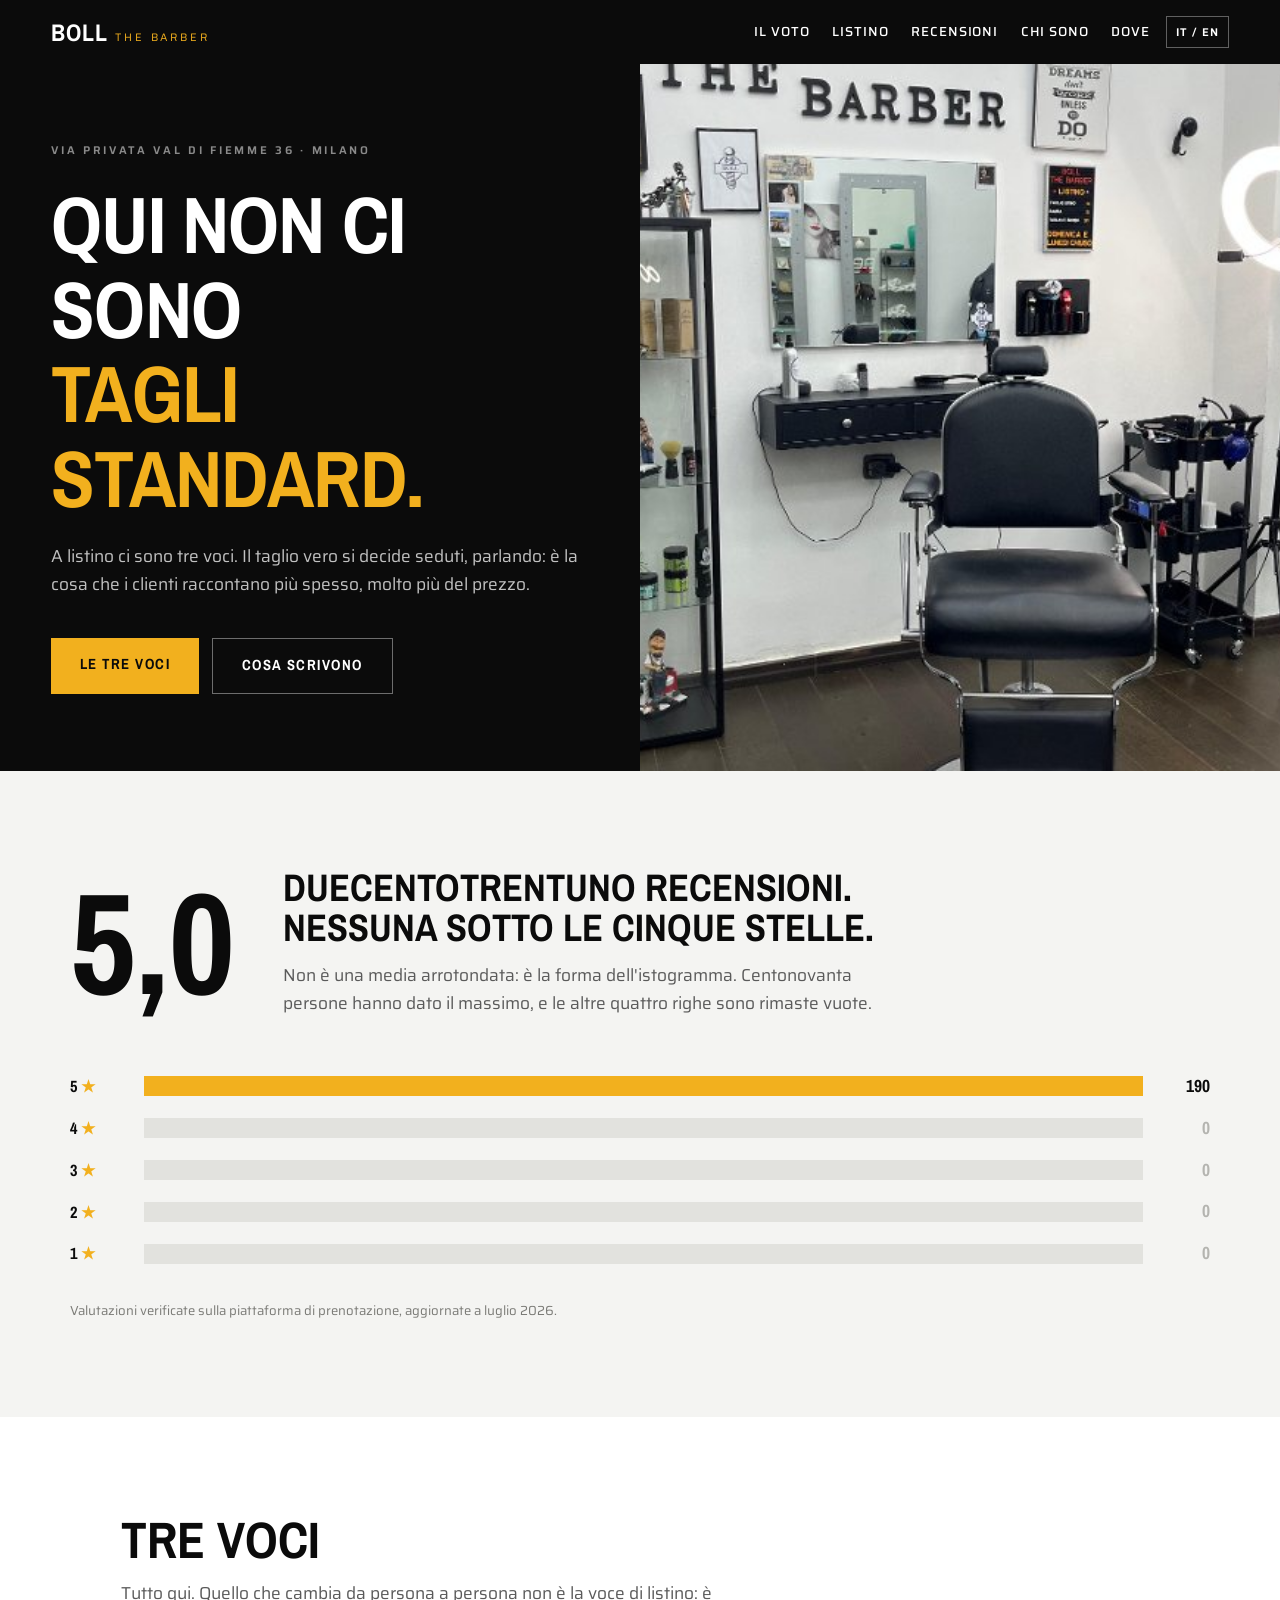
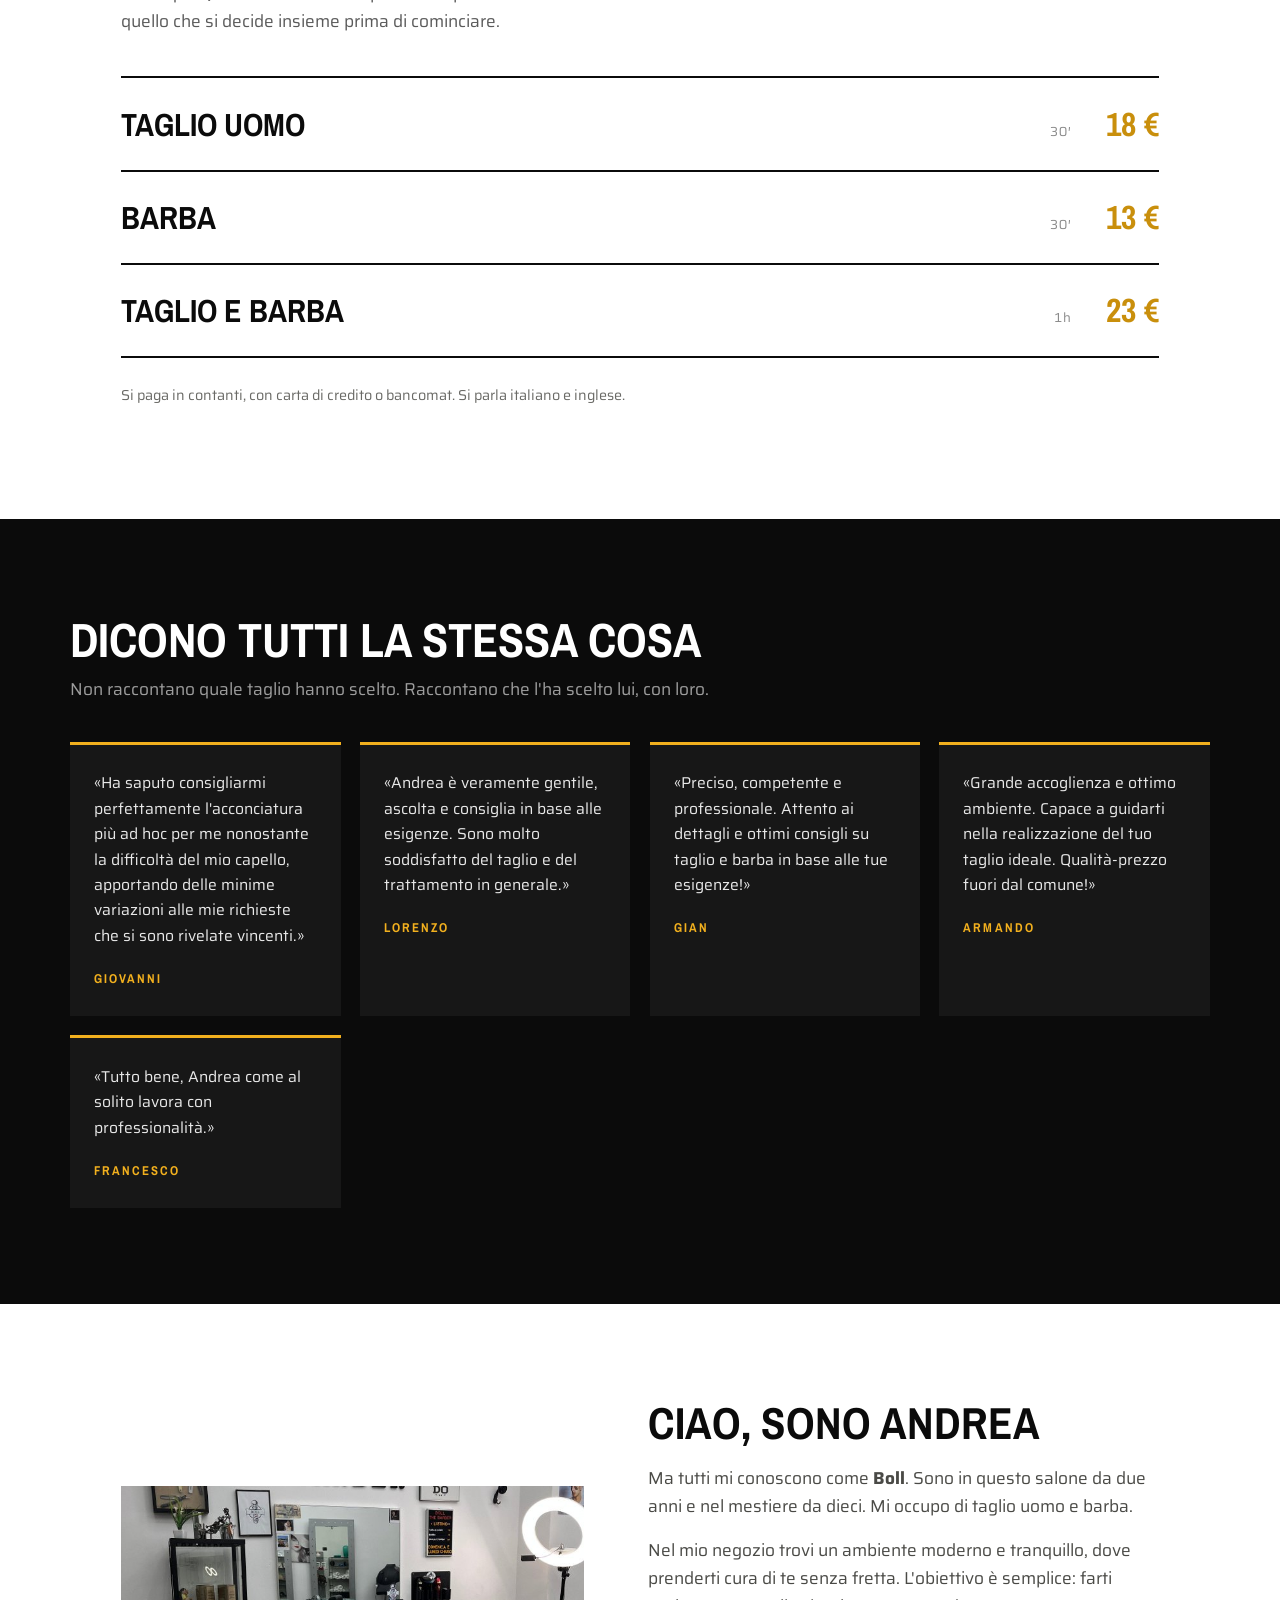
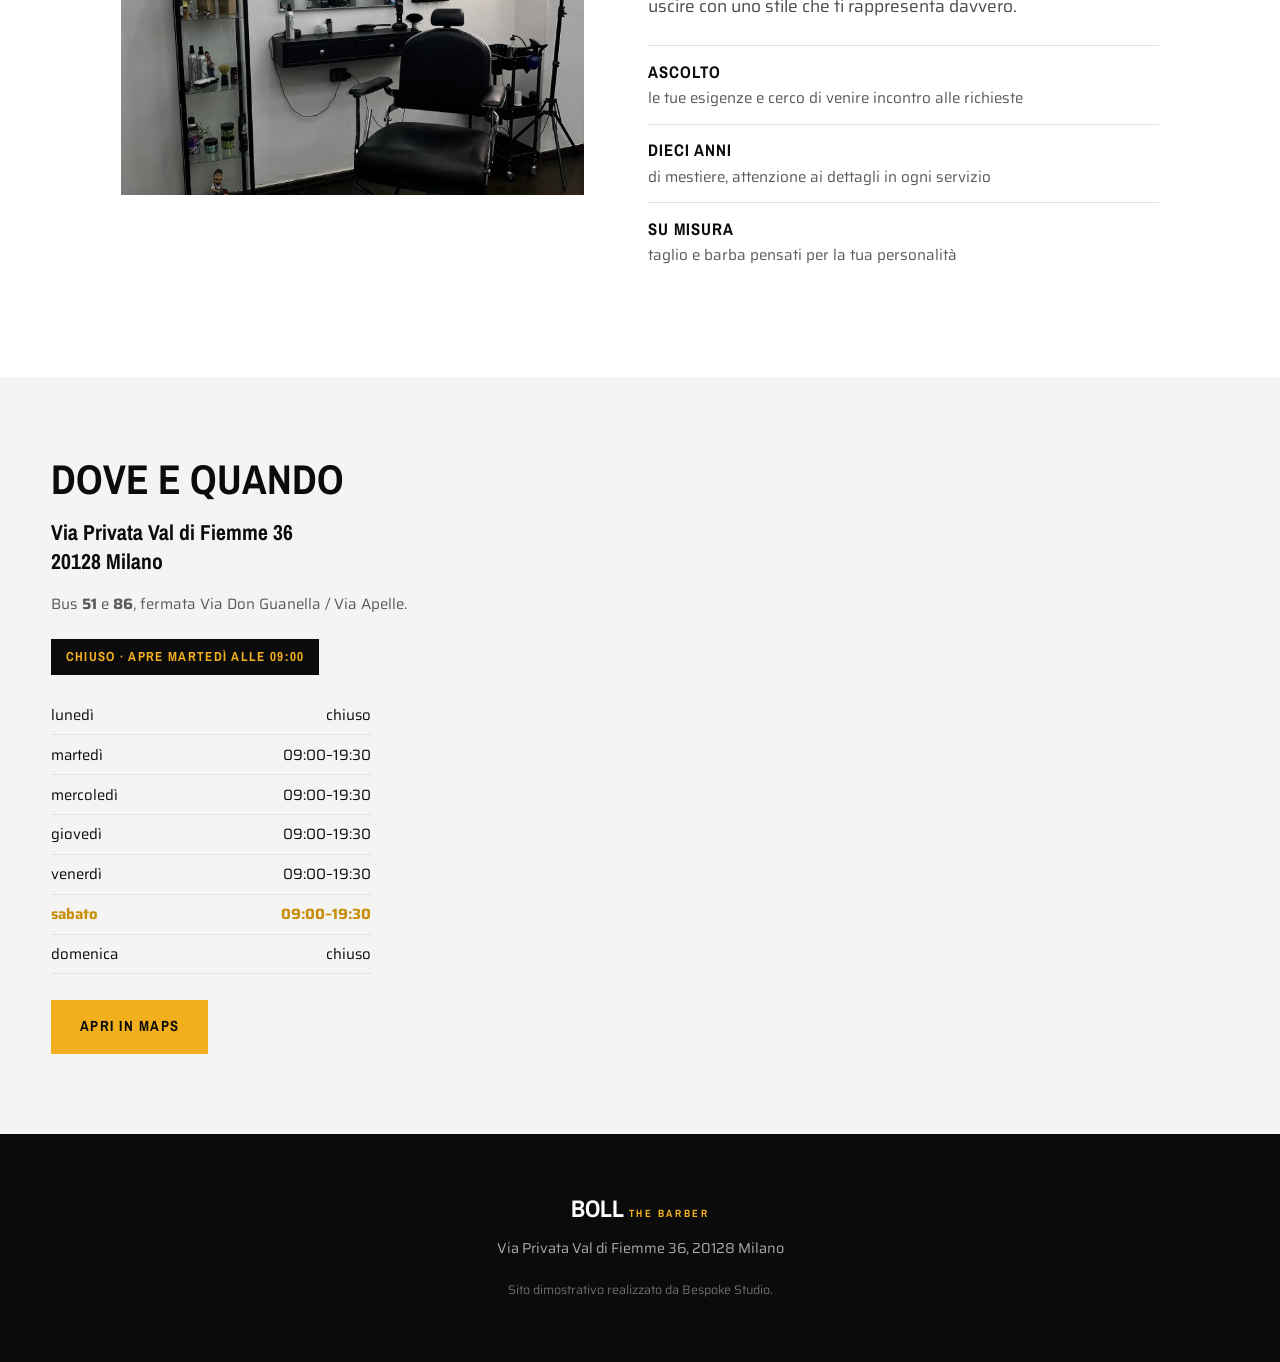
==== index.html @ c9d40c65 "Boll the Barber — Milano Sito dimostrativo. Concept: «non ci sono tagli standard» — tre voci a listi" ====
<!DOCTYPE html>
<html lang="it">
<head>
<meta charset="utf-8">
<meta name="viewport" content="width=device-width, initial-scale=1">
<title>Boll the Barber — Taglio e barba su misura, Via Val di Fiemme 36, Milano</title>
<meta name="description" content="Barber shop di Andrea «Boll» in Via Privata Val di Fiemme 36, Milano. Taglio uomo 18 €, taglio e barba 23 €, barba 13 €. 5,0 su 231 recensioni: 190 a cinque stelle, nessuna sotto.">
<link rel="canonical" href="https://rotenzark.github.io/boll-the-barber/">
<meta property="og:type" content="website">
<meta property="og:title" content="Boll the Barber — Milano">
<meta property="og:description" content="Tre voci a listino e nessun taglio standard. 5,0 su 231 recensioni.">
<meta property="og:image" content="https://rotenzark.github.io/boll-the-barber/img/og-image.jpg">
<meta property="og:url" content="https://rotenzark.github.io/boll-the-barber/">
<meta name="twitter:card" content="summary_large_image">
<link rel="icon" href="img/favicon.svg" type="image/svg+xml">
<link rel="icon" href="img/favicon-32.png" sizes="32x32">
<link rel="apple-touch-icon" href="img/apple-touch-icon.png">
<meta name="theme-color" content="#0B0B0B">
<link rel="preconnect" href="https://fonts.googleapis.com">
<link rel="preconnect" href="https://fonts.gstatic.com" crossorigin>
<link href="https://fonts.googleapis.com/css2?family=Archivo+Narrow:wght@400;500;600;700&family=Saira:wght@300;400;500;600&display=swap" rel="stylesheet">
<link rel="stylesheet" href="css/styles.css?v=1">
</head>
<body>

<div id="intro" aria-hidden="true">
  <div class="intro-barre">
    <span class="ib ib-piena"></span>
    <span class="ib"></span><span class="ib"></span><span class="ib"></span><span class="ib"></span>
  </div>
</div>

<a class="skip" href="#main">Salta al contenuto</a>

<header class="top">
  <a class="marchio" href="#hero">
    <span class="marchio-nome">Boll</span>
    <span class="marchio-sub">the Barber</span>
  </a>
  <nav id="mainNav" aria-label="Principale">
    <a href="#voto" data-i18n="nav.voto">Il voto</a>
    <a href="#listino" data-i18n="nav.listino">Listino</a>
    <a href="#voci" data-i18n="nav.voci">Recensioni</a>
    <a href="#andrea" data-i18n="nav.andrea">Chi sono</a>
    <a href="#dove" data-i18n="nav.dove">Dove</a>
  </nav>
  <button id="langToggle" type="button" aria-label="Switch language / Cambia lingua">IT / EN</button>
  <button id="burger" type="button" aria-expanded="false" aria-controls="mainNav" aria-label="Apri il menu">
    <span></span><span></span><span></span>
  </button>
</header>

<main id="main">

<!-- ══════ HERO ══════ -->
<section id="hero">
  <div class="hero-testo">
    <p class="occhiello" data-i18n="hero.occhiello">Via Privata Val di Fiemme 36 · Milano</p>
    <h1 id="heroTitolo">
      <span class="riga" data-i18n="hero.t1">Qui non ci sono</span>
      <span class="riga giallo" data-i18n="hero.t2">tagli standard.</span>
    </h1>
    <p class="hero-p" data-i18n="hero.p">A listino ci sono tre voci. Il taglio vero si decide seduti, parlando: è la cosa che i clienti raccontano più spesso, molto più del prezzo.</p>
    <div class="hero-cta">
      <a class="btn btn-pieno" href="#listino" data-i18n="hero.cta1">Le tre voci</a>
      <a class="btn btn-vuoto" href="#voci" data-i18n="hero.cta2">Cosa scrivono</a>
    </div>
  </div>
  <div class="hero-foto">
    <img src="img/salone.jpg" width="720" height="480" alt="La postazione di Boll the Barber: la scritta THE BARBER sul muro, la poltrona e lo specchio" data-i18n-alt="alt.salone">
  </div>
</section>

<!-- ══════ IL VOTO — sezione-firma ══════ -->
<section id="voto">
  <div class="voto-testa">
    <p class="voto-numero" aria-hidden="true">5,0</p>
    <div class="voto-testo">
      <h2 data-i18n="voto.h">Duecentotrentuno recensioni.<br>Nessuna sotto le cinque stelle.</h2>
      <p data-i18n="voto.p">Non è una media arrotondata: è la forma dell'istogramma. Centonovanta persone hanno dato il massimo, e le altre quattro righe sono rimaste vuote.</p>
    </div>
  </div>

  <!-- l'istogramma: elemento-FIRMA, deliberatamente NON .reveal -->
  <ul class="istogramma" id="istogramma">
    <li class="riga-stelle">
      <span class="rs-lab">5 <span class="rs-star" aria-hidden="true">★</span></span>
      <span class="rs-barra"><span class="rs-fill rs-piena" data-quota="100"></span></span>
      <span class="rs-num">190</span>
    </li>
    <li class="riga-stelle">
      <span class="rs-lab">4 <span class="rs-star" aria-hidden="true">★</span></span>
      <span class="rs-barra"><span class="rs-fill" data-quota="0"></span></span>
      <span class="rs-num rs-zero">0</span>
    </li>
    <li class="riga-stelle">
      <span class="rs-lab">3 <span class="rs-star" aria-hidden="true">★</span></span>
      <span class="rs-barra"><span class="rs-fill" data-quota="0"></span></span>
      <span class="rs-num rs-zero">0</span>
    </li>
    <li class="riga-stelle">
      <span class="rs-lab">2 <span class="rs-star" aria-hidden="true">★</span></span>
      <span class="rs-barra"><span class="rs-fill" data-quota="0"></span></span>
      <span class="rs-num rs-zero">0</span>
    </li>
    <li class="riga-stelle">
      <span class="rs-lab">1 <span class="rs-star" aria-hidden="true">★</span></span>
      <span class="rs-barra"><span class="rs-fill" data-quota="0"></span></span>
      <span class="rs-num rs-zero">0</span>
    </li>
  </ul>
  <p class="voto-nota" data-i18n="voto.nota">Valutazioni verificate sulla piattaforma di prenotazione, aggiornate a luglio 2026.</p>
</section>

<!-- ══════ LISTINO ══════ -->
<section id="listino">
  <div class="listino-testa reveal">
    <h2 data-i18n="list.h">Tre voci</h2>
    <p data-i18n="list.p">Tutto qui. Quello che cambia da persona a persona non è la voce di listino: è quello che si decide insieme prima di cominciare.</p>
  </div>
  <ul class="tre">
    <li class="reveal">
      <span class="tre-nome" data-i18n="l.a">Taglio uomo</span>
      <span class="tre-dur">30′</span>
      <span class="tre-prezzo">18&nbsp;€</span>
    </li>
    <li class="reveal">
      <span class="tre-nome" data-i18n="l.b">Barba</span>
      <span class="tre-dur">30′</span>
      <span class="tre-prezzo">13&nbsp;€</span>
    </li>
    <li class="reveal">
      <span class="tre-nome" data-i18n="l.c">Taglio e barba</span>
      <span class="tre-dur">1h</span>
      <span class="tre-prezzo">23&nbsp;€</span>
    </li>
  </ul>
  <p class="listino-coda reveal" data-i18n="list.coda">Si paga in contanti, con carta di credito o bancomat. Si parla italiano e inglese.</p>
</section>

<!-- ══════ RECENSIONI ══════ -->
<section id="voci">
  <h2 class="reveal" data-i18n="voci.h">Dicono tutti la stessa cosa</h2>
  <p class="voci-sub reveal" data-i18n="voci.sub">Non raccontano quale taglio hanno scelto. Raccontano che l'ha scelto lui, con loro.</p>
  <div class="voci-griglia">
    <blockquote class="reveal">
      <p>«Ha saputo consigliarmi perfettamente l'acconciatura più ad hoc per me nonostante la difficoltà del mio capello, apportando delle minime variazioni alle mie richieste che si sono rivelate vincenti.»</p>
      <cite>Giovanni</cite>
    </blockquote>
    <blockquote class="reveal">
      <p>«Andrea è veramente gentile, ascolta e consiglia in base alle esigenze. Sono molto soddisfatto del taglio e del trattamento in generale.»</p>
      <cite>Lorenzo</cite>
    </blockquote>
    <blockquote class="reveal">
      <p>«Preciso, competente e professionale. Attento ai dettagli e ottimi consigli su taglio e barba in base alle tue esigenze!»</p>
      <cite>Gian</cite>
    </blockquote>
    <blockquote class="reveal">
      <p>«Grande accoglienza e ottimo ambiente. Capace a guidarti nella realizzazione del tuo taglio ideale. Qualità-prezzo fuori dal comune!»</p>
      <cite>Armando</cite>
    </blockquote>
    <blockquote class="reveal">
      <p>«Tutto bene, Andrea come al solito lavora con professionalità.»</p>
      <cite>Francesco</cite>
    </blockquote>
  </div>
</section>

<!-- ══════ ANDREA ══════ -->
<section id="andrea">
  <div class="andrea-foto reveal">
    <button type="button" data-full="img/postazione.jpg" aria-label="Ingrandisci la foto della postazione">
      <img src="img/postazione.jpg" width="720" height="480" alt="La postazione di lavoro con il cartello del listino appeso alla parete" data-i18n-alt="alt.postazione">
    </button>
  </div>
  <div class="andrea-testo">
    <h2 class="reveal" data-i18n="and.h">Ciao, sono Andrea</h2>
    <p class="reveal" data-i18n="and.p1">Ma tutti mi conoscono come <strong>Boll</strong>. Sono in questo salone da due anni e nel mestiere da dieci. Mi occupo di taglio uomo e barba.</p>
    <p class="reveal" data-i18n="and.p2">Nel mio negozio trovi un ambiente moderno e tranquillo, dove prenderti cura di te senza fretta. L'obiettivo è semplice: farti uscire con uno stile che ti rappresenta davvero.</p>
    <ul class="punti">
      <li class="reveal"><strong data-i18n="and.k1">Ascolto</strong> <span data-i18n="and.v1">le tue esigenze e cerco di venire incontro alle richieste</span></li>
      <li class="reveal"><strong data-i18n="and.k2">Dieci anni</strong> <span data-i18n="and.v2">di mestiere, attenzione ai dettagli in ogni servizio</span></li>
      <li class="reveal"><strong data-i18n="and.k3">Su misura</strong> <span data-i18n="and.v3">taglio e barba pensati per la tua personalità</span></li>
    </ul>
  </div>
</section>

<!-- ══════ DOVE ══════ -->
<section id="dove">
  <div class="dove-info">
    <h2 class="reveal" data-i18n="dove.h">Dove e quando</h2>
    <p class="indirizzo reveal">Via Privata Val di Fiemme 36<br>20128 Milano</p>
    <p class="mezzi reveal" data-i18n="dove.mezzi">Bus <strong>51</strong> e <strong>86</strong>, fermata Via Don Guanella / Via Apelle.</p>
    <p id="orarioStato" class="stato reveal">&nbsp;</p>
    <ul class="orari reveal">
      <li data-day="1"><span data-i18n="g.lun">lunedì</span><span data-i18n="g.chiuso">chiuso</span></li>
      <li data-day="2"><span data-i18n="g.mar">martedì</span><span>09:00–19:30</span></li>
      <li data-day="3"><span data-i18n="g.mer">mercoledì</span><span>09:00–19:30</span></li>
      <li data-day="4"><span data-i18n="g.gio">giovedì</span><span>09:00–19:30</span></li>
      <li data-day="5"><span data-i18n="g.ven">venerdì</span><span>09:00–19:30</span></li>
      <li data-day="6"><span data-i18n="g.sab">sabato</span><span>09:00–19:30</span></li>
      <li data-day="0"><span data-i18n="g.dom">domenica</span><span data-i18n="g.chiuso2">chiuso</span></li>
    </ul>
    <div class="dove-cta reveal">
      <a class="btn btn-pieno" href="https://www.google.com/maps/search/?api=1&amp;query=Via+Privata+Val+di+Fiemme+36+Milano" target="_blank" rel="noopener" data-i18n="dove.mappa">Apri in Maps</a>
    </div>
  </div>
  <div class="dove-mappa reveal">
    <iframe
      title="Mappa: Via Privata Val di Fiemme 36, Milano"
      src="https://www.google.com/maps?q=Via%20Privata%20Val%20di%20Fiemme%2036%2C%2020128%20Milano&output=embed"
      width="600" height="450" style="border:0" loading="lazy" referrerpolicy="no-referrer-when-downgrade"></iframe>
  </div>
</section>

</main>

<footer>
  <p class="foot-marchio">Boll <span class="foot-sub">the Barber</span></p>
  <p>Via Privata Val di Fiemme 36, 20128 Milano</p>
  <p class="foot-nota" data-i18n="foot.nota">Sito dimostrativo realizzato da Bespoke Studio.</p>
</footer>

<div id="actionBar">
  <a href="#listino" data-i18n="bar.list">Listino</a>
  <a href="#dove" data-i18n="bar.dove">Dove siamo</a>
</div>

<div id="lightbox" hidden>
  <button id="lightboxClose" type="button" aria-label="Chiudi">×</button>
  <img id="lightboxImg" src="" alt="">
</div>

<script type="application/ld+json">
{
  "@context": "https://schema.org",
  "@type": "HairSalon",
  "name": "Boll the Barber",
  "image": "https://rotenzark.github.io/boll-the-barber/img/og-image.jpg",
  "url": "https://rotenzark.github.io/boll-the-barber/",
  "address": {
    "@type": "PostalAddress",
    "streetAddress": "Via Privata Val di Fiemme 36",
    "addressLocality": "Milano",
    "postalCode": "20128",
    "addressCountry": "IT"
  },
  "aggregateRating": { "@type": "AggregateRating", "ratingValue": "5.0", "reviewCount": "231" },
  "openingHoursSpecification": [
    { "@type": "OpeningHoursSpecification", "dayOfWeek": ["Tuesday","Wednesday","Thursday","Friday","Saturday"], "opens": "09:00", "closes": "19:30" }
  ],
  "priceRange": "€"
}
</script>

<script type="application/ld+json">
{
  "@context": "https://schema.org",
  "@type": "FAQPage",
  "mainEntity": [
    {
      "@type": "Question",
      "name": "Quanto costa un taglio da Boll the Barber?",
      "acceptedAnswer": { "@type": "Answer", "text": "Il taglio uomo costa 18 € e dura mezz'ora, la barba 13 €, taglio e barba insieme 23 € in un'ora. Sono le uniche tre voci a listino." }
    },
    {
      "@type": "Question",
      "name": "Che orari fate?",
      "acceptedAnswer": { "@type": "Answer", "text": "Da martedì a sabato dalle 09:00 alle 19:30. Domenica e lunedì chiuso." }
    },
    {
      "@type": "Question",
      "name": "Chi lavora nel salone?",
      "acceptedAnswer": { "@type": "Answer", "text": "Andrea, detto Boll: è in questo salone da due anni e nel mestiere da dieci, specializzato in taglio uomo e barba. Ha 190 recensioni a suo nome, tutte a cinque stelle." }
    },
    {
      "@type": "Question",
      "name": "Come si paga e che lingue si parlano?",
      "acceptedAnswer": { "@type": "Answer", "text": "Contanti, carta di credito e bancomat. Si parla italiano e inglese." }
    }
  ]
}
</script>

<script src="https://cdn.jsdelivr.net/npm/gsap@3.12.5/dist/gsap.min.js"></script>
<script src="https://cdn.jsdelivr.net/npm/gsap@3.12.5/dist/ScrollTrigger.min.js"></script>
<script src="js/main.js?v=1"></script>
</body>
</html>
---- css/styles.css ----
/* ═══════════════════════════════════════════════════════════════════
   Boll the Barber — Via Privata Val di Fiemme 36, Milano
   Concept: «non ci sono tagli standard». A listino ci sono TRE voci,
   e le recensioni non dicono mai quale taglio: dicono che l'ha
   consigliato lui. Il gesto-firma è l'istogramma delle recensioni con
   una barra sola — 190 cinque stelle, zero sotto.
   Palette dal reale: il bianco e nero del salone + il giallo del
   cartello del listino appeso alla loro parete.
   ═══════════════════════════════════════════════════════════════════ */

:root {
  --nero: #0B0B0B;
  --nero-soft: #171717;
  --grigio: #2E2E2E;
  --grigio-chiaro: #8A8A8A;
  --bianco: #FFFFFF;
  --ghiaccio: #F4F4F2;
  --giallo: #F2B01E;
  --giallo-scuro: #C98F0C;

  --display: 'Archivo Narrow', 'Arial Narrow', sans-serif;
  --corpo: 'Saira', system-ui, -apple-system, sans-serif;

  --max: 1140px;
  --gutter: clamp(1.25rem, 4vw, 3.5rem);
}

* { box-sizing: border-box; }
html { scroll-behavior: smooth; }
@media (prefers-reduced-motion: reduce) { html { scroll-behavior: auto; } }

body {
  margin: 0;
  font-family: var(--corpo);
  font-size: clamp(1rem, 0.97rem + 0.16vw, 1.08rem);
  line-height: 1.62;
  color: var(--nero);
  background: var(--bianco);
  -webkit-font-smoothing: antialiased;
}

h1, h2, h3 { font-family: var(--display); font-weight: 700; line-height: 1.06; margin: 0; }
p { margin: 0 0 1rem; }
img { max-width: 100%; height: auto; display: block; }
a { color: inherit; }

.skip { position: absolute; left: -9999px; top: 0; z-index: 200; background: var(--giallo); color: var(--nero); padding: .8rem 1.2rem; }
.skip:focus { left: 0; }

.js .reveal { opacity: 0; }
.js .reveal.in-view { opacity: 1; }
html:not(.js) .reveal { opacity: 1; }

/* ---------- intro: l'istogramma in miniatura ---------- */
#intro {
  position: fixed; inset: 0; z-index: 120;
  background: var(--nero); display: grid; place-items: center;
  transition: opacity .6s ease;
}
#intro.hide { opacity: 0; pointer-events: none; }
.intro-barre { display: flex; flex-direction: column; gap: 7px; width: 180px; }
.ib { height: 9px; border-radius: 2px; background: var(--grigio); width: 14%; }
.ib-piena { background: var(--giallo); width: 14%; animation: ibCresci .85s cubic-bezier(.2,.8,.2,1) forwards; }
@keyframes ibCresci { to { width: 100%; } }
@media (prefers-reduced-motion: reduce) { .ib-piena { animation: none; width: 100%; } }

/* ---------- header ---------- */
.top {
  position: sticky; top: 0; z-index: 100;
  display: flex; align-items: center; gap: 1rem;
  padding: .8rem var(--gutter);
  background: var(--nero); color: var(--bianco);
}
.marchio { display: flex; align-items: baseline; gap: .45rem; text-decoration: none; margin-right: auto; }
.marchio-nome { font-family: var(--display); font-size: 1.5rem; font-weight: 700; letter-spacing: .04em; text-transform: uppercase; }
.marchio-sub { font-size: .68rem; letter-spacing: .26em; text-transform: uppercase; color: var(--giallo); }

.top nav { display: flex; align-items: center; gap: 1.4rem; }
.top nav a {
  text-decoration: none; font-size: .82rem; font-weight: 500;
  letter-spacing: .07em; text-transform: uppercase;
  padding: .3rem 0; border-bottom: 1px solid transparent;
}
.top nav a:hover, .top nav a:focus-visible { border-bottom-color: var(--giallo); }

#langToggle {
  background: none; border: 1px solid rgba(255,255,255,.35); color: inherit;
  font: inherit; font-size: .7rem; font-weight: 600; letter-spacing: .1em;
  padding: .36rem .56rem; cursor: pointer;
}
#langToggle:hover { border-color: var(--giallo); color: var(--giallo); }

#burger { display: none; background: none; border: 0; cursor: pointer; padding: .4rem; }
#burger span { display: block; width: 24px; height: 2px; background: var(--bianco); margin: 5px 0; }

/* ---------- hero ---------- */
#hero { display: grid; grid-template-columns: 1fr 1fr; background: var(--nero); color: var(--bianco); }
.hero-testo {
  display: flex; flex-direction: column; justify-content: center;
  padding: clamp(2.5rem, 6vw, 5.5rem) var(--gutter);
}
.occhiello {
  font-size: .7rem; font-weight: 600; letter-spacing: .24em;
  text-transform: uppercase; color: var(--grigio-chiaro); margin-bottom: 1.4rem;
}
#heroTitolo {
  font-size: clamp(2.6rem, 6.5vw, 5rem); text-transform: uppercase;
  letter-spacing: -.01em; margin-bottom: 1.3rem;
}
#heroTitolo .riga { display: block; }
#heroTitolo .giallo { color: var(--giallo); }
.hero-p { max-width: 44ch; color: rgba(255,255,255,.75); }
.hero-cta { display: flex; flex-wrap: wrap; gap: .8rem; margin-top: 1.5rem; }
.hero-foto { overflow: hidden; }
.hero-foto img { width: 100%; height: 100%; object-fit: cover; min-height: 420px; }

.btn {
  display: inline-block; text-decoration: none;
  font-family: var(--display); font-weight: 700; font-size: .92rem;
  letter-spacing: .1em; text-transform: uppercase; padding: .95rem 1.8rem;
  transition: background-color .25s ease, color .25s ease, border-color .25s ease;
}
.btn-pieno { background: var(--giallo); color: var(--nero); }
.btn-pieno:hover, .btn-pieno:focus-visible { background: var(--giallo-scuro); }
.btn-vuoto { border: 1px solid rgba(255,255,255,.4); color: var(--bianco); }
.btn-vuoto:hover, .btn-vuoto:focus-visible { border-color: var(--giallo); color: var(--giallo); }

/* ══════ IL VOTO — sezione-firma ══════ */
#voto {
  background: var(--ghiaccio);
  padding: clamp(3.5rem, 8vw, 6rem) var(--gutter);
}
.voto-testa {
  max-width: var(--max); margin: 0 auto clamp(2rem, 4vw, 3rem);
  display: grid; grid-template-columns: auto 1fr; gap: clamp(1.5rem, 4vw, 3rem); align-items: center;
}
.voto-numero {
  font-family: var(--display); font-size: clamp(4.5rem, 13vw, 9rem);
  font-weight: 700; line-height: .85; color: var(--nero); margin: 0;
}
.voto-testo h2 { font-size: clamp(1.5rem, 3.4vw, 2.4rem); text-transform: uppercase; margin-bottom: .8rem; }
.voto-testo p { color: #5A5A5A; max-width: 52ch; margin: 0; }

.istogramma { list-style: none; max-width: var(--max); margin: 0 auto; padding: 0; }
.riga-stelle {
  display: grid; grid-template-columns: 3.6rem 1fr 3.2rem;
  gap: 1rem; align-items: center; padding: .42rem 0;
}
.rs-lab {
  font-family: var(--display); font-weight: 700; font-size: 1.02rem;
  color: var(--nero); white-space: nowrap;
}
.rs-star { color: var(--giallo); }
.rs-barra { height: 20px; background: #E2E2DE; position: relative; overflow: hidden; }
.rs-fill { position: absolute; inset: 0 auto 0 0; width: 0; background: var(--grigio); }
.rs-piena { background: var(--giallo); }
/* senza JS le barre restano a 0: il valore lo scrive comunque il numero
   a destra, e la barra piena si mostra qui */
html:not(.js) .rs-piena { width: 100%; }
.rs-num {
  font-family: var(--display); font-weight: 700; font-size: 1.1rem;
  text-align: right; font-variant-numeric: tabular-nums;
}
.rs-zero { color: #B4B4B0; }
.voto-nota {
  max-width: var(--max); margin: 1.6rem auto 0;
  font-size: .82rem; color: #7A7A76;
}

/* ---------- listino ---------- */
#listino { max-width: var(--max); margin: 0 auto; padding: clamp(3.5rem, 8vw, 6rem) var(--gutter); }
.listino-testa { margin-bottom: clamp(1.8rem, 4vw, 2.6rem); }
.listino-testa h2 { font-size: clamp(2rem, 5vw, 3.2rem); text-transform: uppercase; margin-bottom: .7rem; }
.listino-testa p { color: #5A5A5A; max-width: 52ch; margin: 0; }

.tre { list-style: none; margin: 0; padding: 0; }
.tre li {
  display: grid; grid-template-columns: 1fr auto auto;
  gap: 1.2rem; align-items: baseline;
  padding: 1.15rem 0; border-bottom: 2px solid var(--nero);
}
.tre li:first-child { border-top: 2px solid var(--nero); }
.tre-nome {
  font-family: var(--display); font-size: clamp(1.3rem, 3vw, 2rem);
  font-weight: 700; text-transform: uppercase;
}
.tre-dur { font-size: .82rem; letter-spacing: .1em; color: var(--grigio-chiaro); font-variant-numeric: tabular-nums; }
.tre-prezzo {
  font-family: var(--display); font-size: clamp(1.4rem, 3.2vw, 2.1rem);
  font-weight: 700; color: var(--giallo-scuro); font-variant-numeric: tabular-nums;
  min-width: 4.2rem; text-align: right;
}
.listino-coda { margin-top: 1.6rem; font-size: .9rem; color: #6A6A66; }

/* ---------- recensioni ---------- */
#voci { background: var(--nero); color: var(--bianco); padding: clamp(3.5rem, 8vw, 6rem) var(--gutter); }
#voci h2 { font-size: clamp(1.9rem, 4.6vw, 3rem); text-transform: uppercase; margin: 0 auto .6rem; max-width: var(--max); }
.voci-sub { color: rgba(255,255,255,.6); margin: 0 auto 2.4rem; max-width: var(--max); }
.voci-griglia {
  max-width: var(--max); margin: 0 auto;
  display: grid; grid-template-columns: repeat(auto-fit, minmax(262px, 1fr)); gap: 1.2rem;
}
.voci-griglia blockquote {
  margin: 0; padding: 1.6rem 1.5rem;
  background: var(--nero-soft); border-top: 3px solid var(--giallo);
}
.voci-griglia p { color: rgba(255,255,255,.9); font-size: .98rem; margin-bottom: .9rem; }
.voci-griglia cite {
  font-style: normal; font-family: var(--display); font-size: .8rem; font-weight: 700;
  letter-spacing: .16em; text-transform: uppercase; color: var(--giallo);
}

/* ---------- andrea ---------- */
#andrea {
  display: grid; grid-template-columns: .95fr 1.05fr; gap: clamp(2rem, 5vw, 4rem);
  align-items: center; max-width: var(--max); margin: 0 auto;
  padding: clamp(3.5rem, 8vw, 6rem) var(--gutter);
}
.andrea-foto button { padding: 0; border: 0; background: none; cursor: zoom-in; display: block; width: 100%; }
.andrea-testo h2 { font-size: clamp(1.9rem, 4vw, 2.8rem); text-transform: uppercase; margin-bottom: 1rem; }
.andrea-testo > p { color: #4A4A46; }
.punti { list-style: none; margin: 1.6rem 0 0; padding: 0; }
.punti li { padding: .8rem 0; border-top: 1px solid #E2E2DE; font-size: .95rem; color: #5A5A5A; }
.punti strong {
  display: block; font-family: var(--display); font-size: 1.05rem;
  letter-spacing: .06em; text-transform: uppercase; color: var(--nero);
}

/* ---------- dove ---------- */
#dove { display: grid; grid-template-columns: .9fr 1.1fr; background: var(--ghiaccio); }
.dove-info { padding: clamp(3rem, 7vw, 5rem) var(--gutter); }
.dove-info h2 { font-size: clamp(1.8rem, 4vw, 2.6rem); text-transform: uppercase; margin-bottom: 1.1rem; }
.indirizzo { font-family: var(--display); font-size: 1.35rem; font-weight: 700; line-height: 1.35; }
.mezzi { color: #5A5A5A; font-size: .94rem; }
.stato {
  display: inline-block; font-family: var(--display); font-weight: 700; font-size: .82rem;
  letter-spacing: .1em; text-transform: uppercase;
  background: var(--nero); color: var(--giallo); padding: .45rem .9rem; margin: .4rem 0 1.3rem;
}
.orari { list-style: none; margin: 0 0 1.6rem; padding: 0; max-width: 320px; }
.orari li {
  display: flex; justify-content: space-between; gap: 1rem;
  padding: .46rem 0; border-bottom: 1px solid #E2E2DE; font-size: .93rem;
}
.orari li.is-today { font-weight: 700; color: var(--giallo-scuro); }
.dove-mappa iframe { width: 100%; height: 100%; min-height: 380px; display: block; }

/* ---------- footer ---------- */
footer {
  background: var(--nero); color: rgba(255,255,255,.65);
  padding: clamp(2.4rem, 5vw, 3.4rem) var(--gutter);
  text-align: center; font-size: .9rem;
}
footer p { margin: 0 0 .5rem; }
.foot-marchio {
  font-family: var(--display); font-size: 1.5rem; font-weight: 700;
  text-transform: uppercase; color: var(--bianco); margin-bottom: .6rem;
}
.foot-sub { font-size: .66rem; letter-spacing: .24em; color: var(--giallo); }
.foot-nota { font-size: .78rem; color: rgba(255,255,255,.4); margin-top: 1.2rem; }

/* ---------- action bar ---------- */
#actionBar {
  position: fixed; left: 0; right: 0; bottom: 0; z-index: 90;
  display: none; transform: translateY(100%); transition: transform .3s ease;
}
#actionBar.is-visible { transform: translateY(0); }
#actionBar a {
  flex: 1; text-align: center; text-decoration: none;
  font-family: var(--display); padding: .95rem .5rem; font-size: .85rem; font-weight: 700;
  letter-spacing: .1em; text-transform: uppercase;
}
#actionBar a:first-child { background: var(--giallo); color: var(--nero); }
#actionBar a:last-child { background: var(--nero); color: var(--bianco); }

/* ---------- lightbox ---------- */
#lightbox {
  position: fixed; inset: 0; z-index: 150;
  background: rgba(11,11,11,.95);
  display: flex; align-items: center; justify-content: center; padding: 2rem;
}
#lightbox[hidden] { display: none !important; }
#lightbox img { max-width: 92vw; max-height: 88vh; object-fit: contain; }
#lightboxClose {
  position: absolute; top: 1.2rem; right: 1.4rem;
  background: none; border: 0; color: var(--bianco); font-size: 2.4rem; line-height: 1; cursor: pointer;
}

/* ---------- responsive ---------- */
@media (max-width: 980px) {
  #hero, #andrea, #dove { grid-template-columns: 1fr; }
  .hero-foto { order: -1; }
  .hero-foto img { min-height: 260px; max-height: 40vh; }
  .andrea-foto { max-width: 520px; }
  .dove-mappa iframe { min-height: 300px; }
  .voto-testa { grid-template-columns: 1fr; gap: 1rem; }
}

@media (max-width: 760px) {
  .top nav {
    position: absolute; top: 100%; left: 0; right: 0;
    flex-direction: column; align-items: flex-start; gap: 0;
    background: var(--nero-soft); padding: 0 var(--gutter);
    max-height: 0; overflow: hidden;
    transition: max-height .3s ease, padding .3s ease;
  }
  .top nav.nav-open { max-height: 340px; padding: 1rem var(--gutter) 1.4rem; }
  .top nav a { width: 100%; padding: .7rem 0; }
  #burger { display: block; }
  #actionBar { display: flex; }
  .riga-stelle { grid-template-columns: 3rem 1fr 2.6rem; gap: .7rem; }
  .tre li { grid-template-columns: 1fr auto; row-gap: .1rem; }
  .tre-nome { grid-column: 1; grid-row: 1; }
  .tre-dur { grid-column: 1; grid-row: 2; }
  .tre-prezzo { grid-column: 2; grid-row: 1 / span 2; align-self: center; }
}
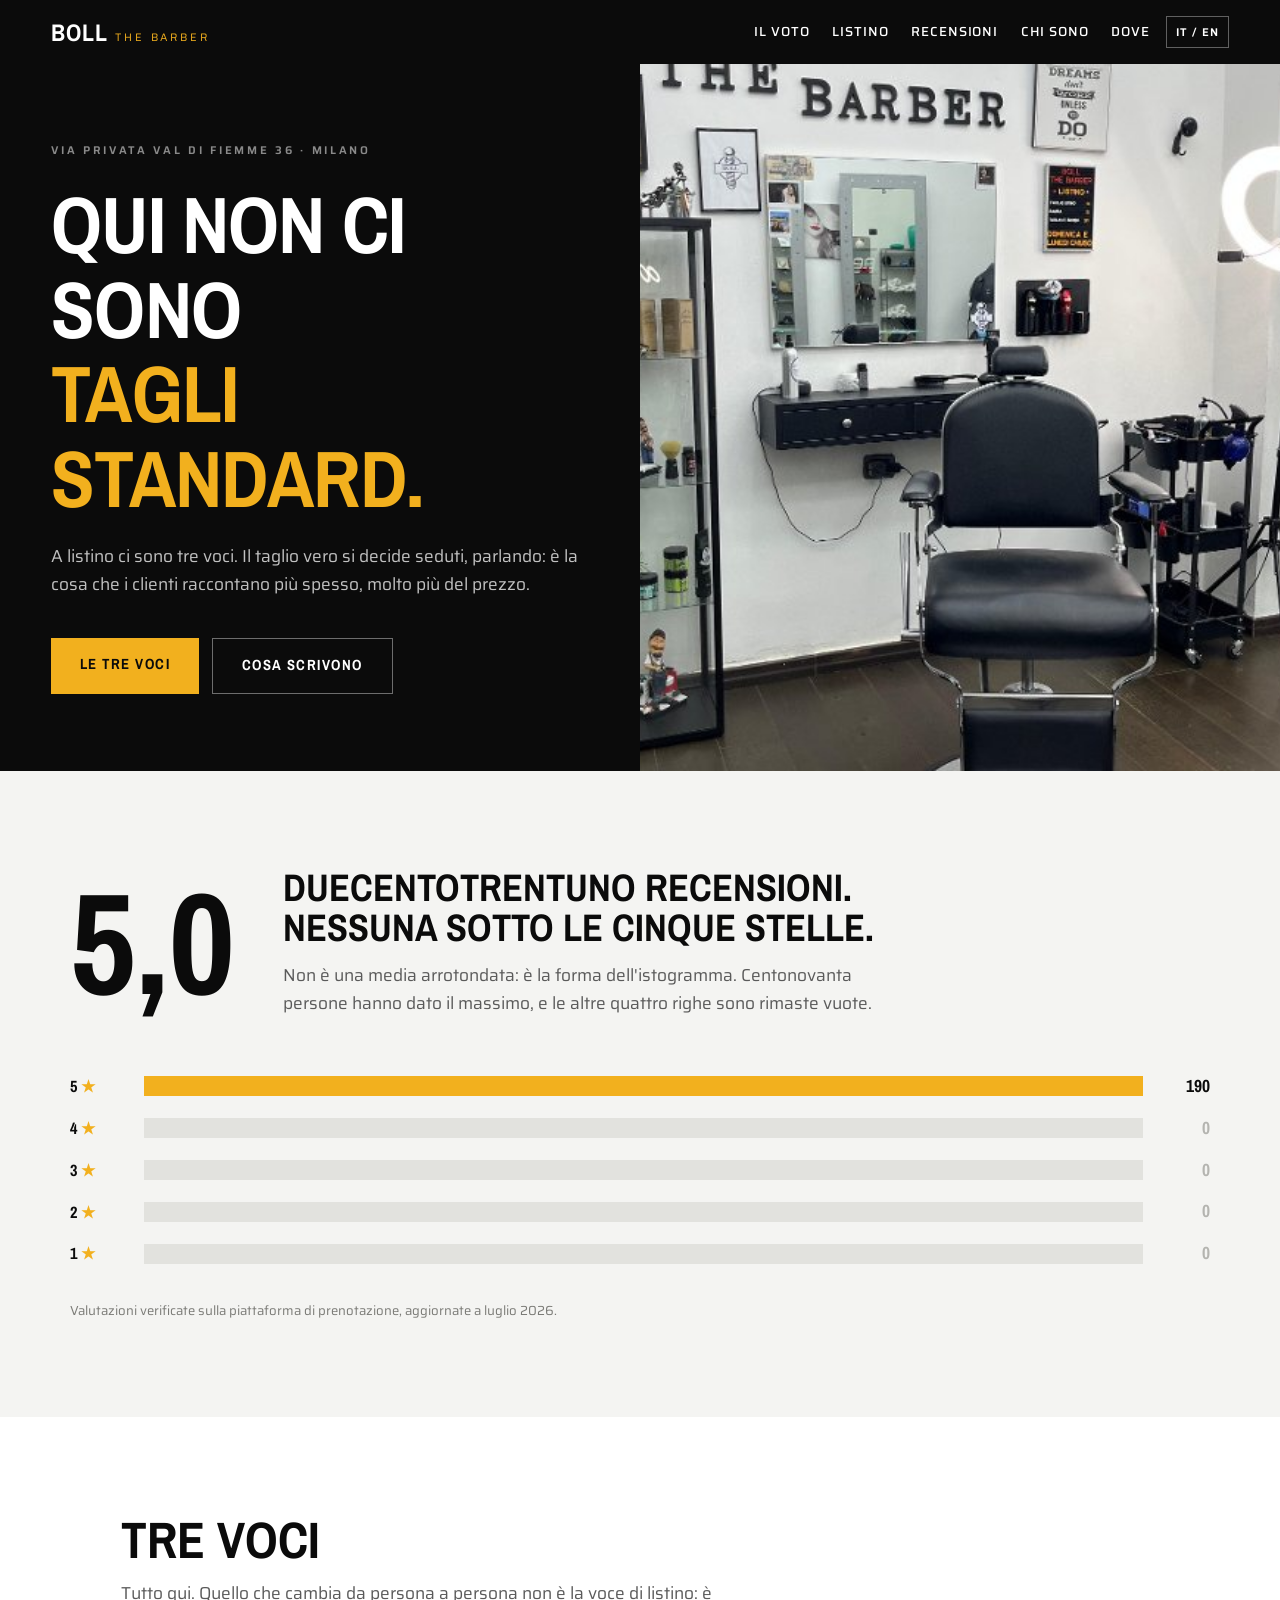
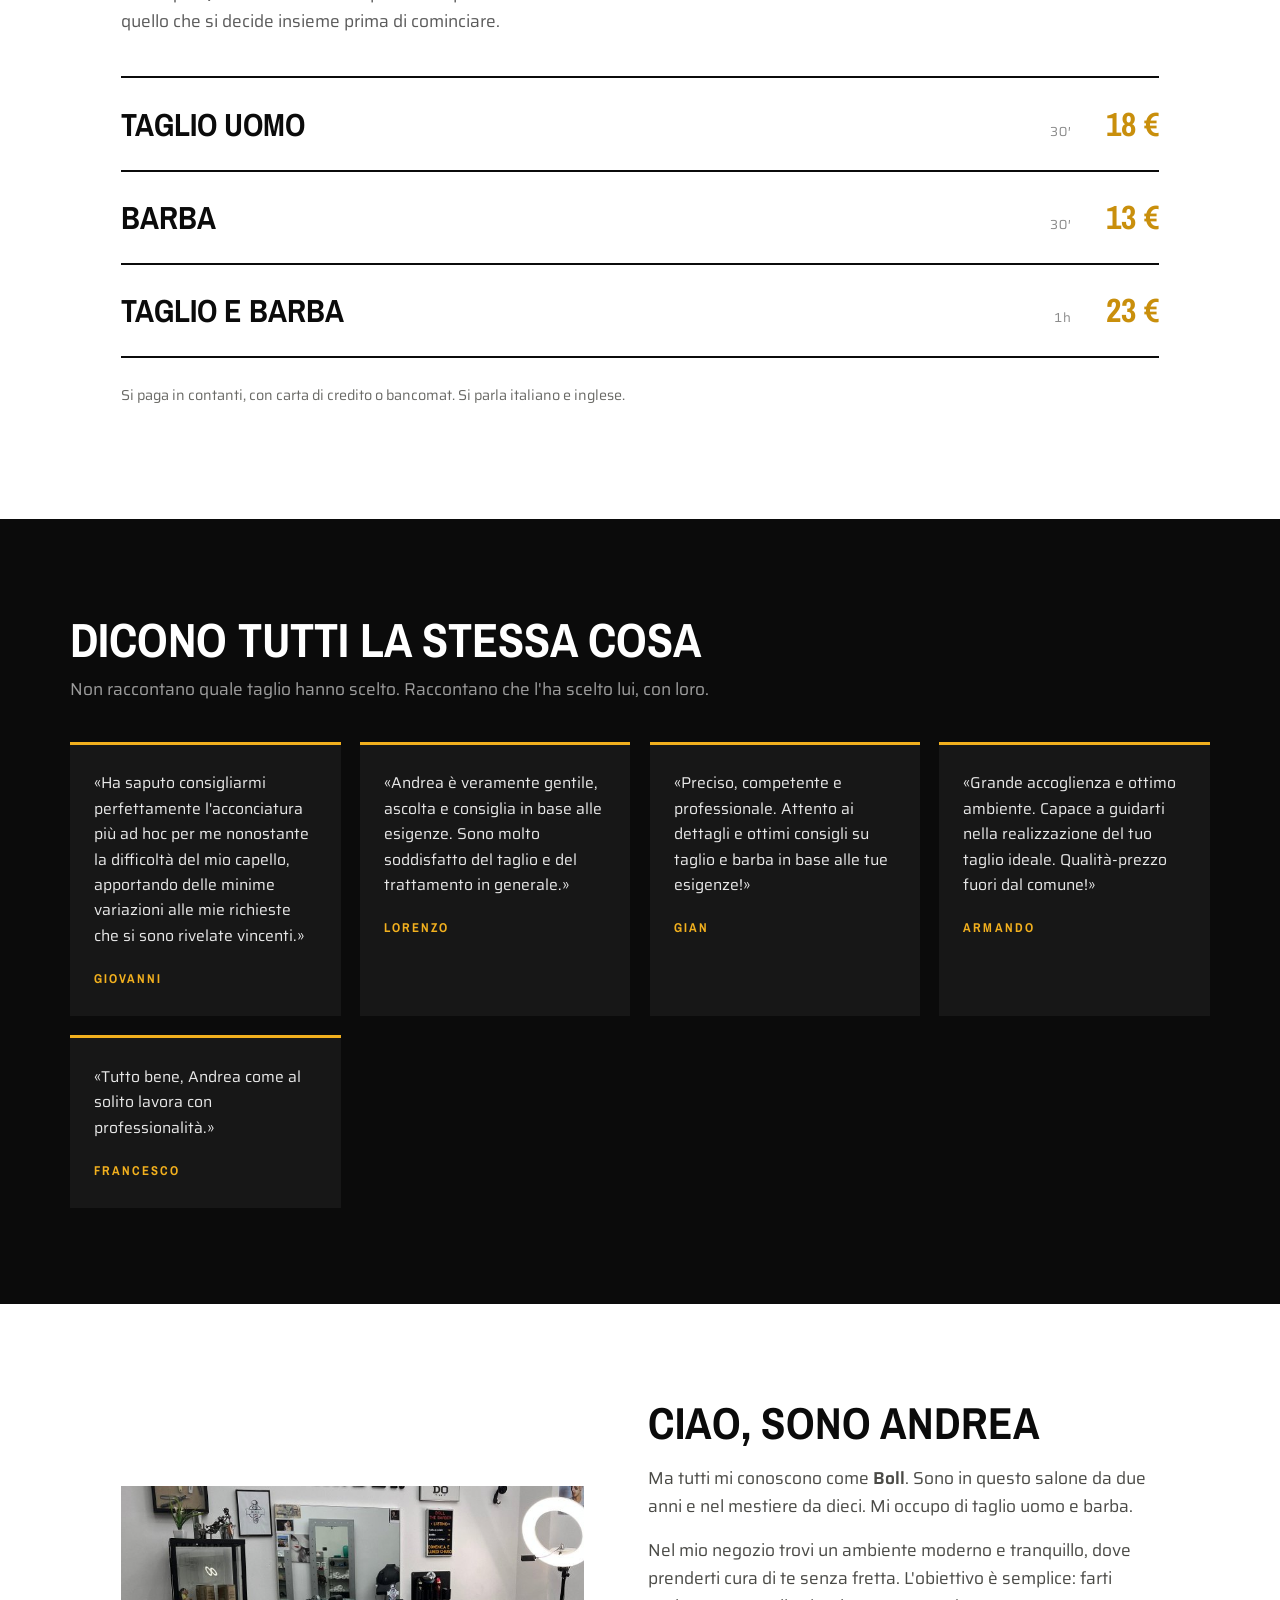
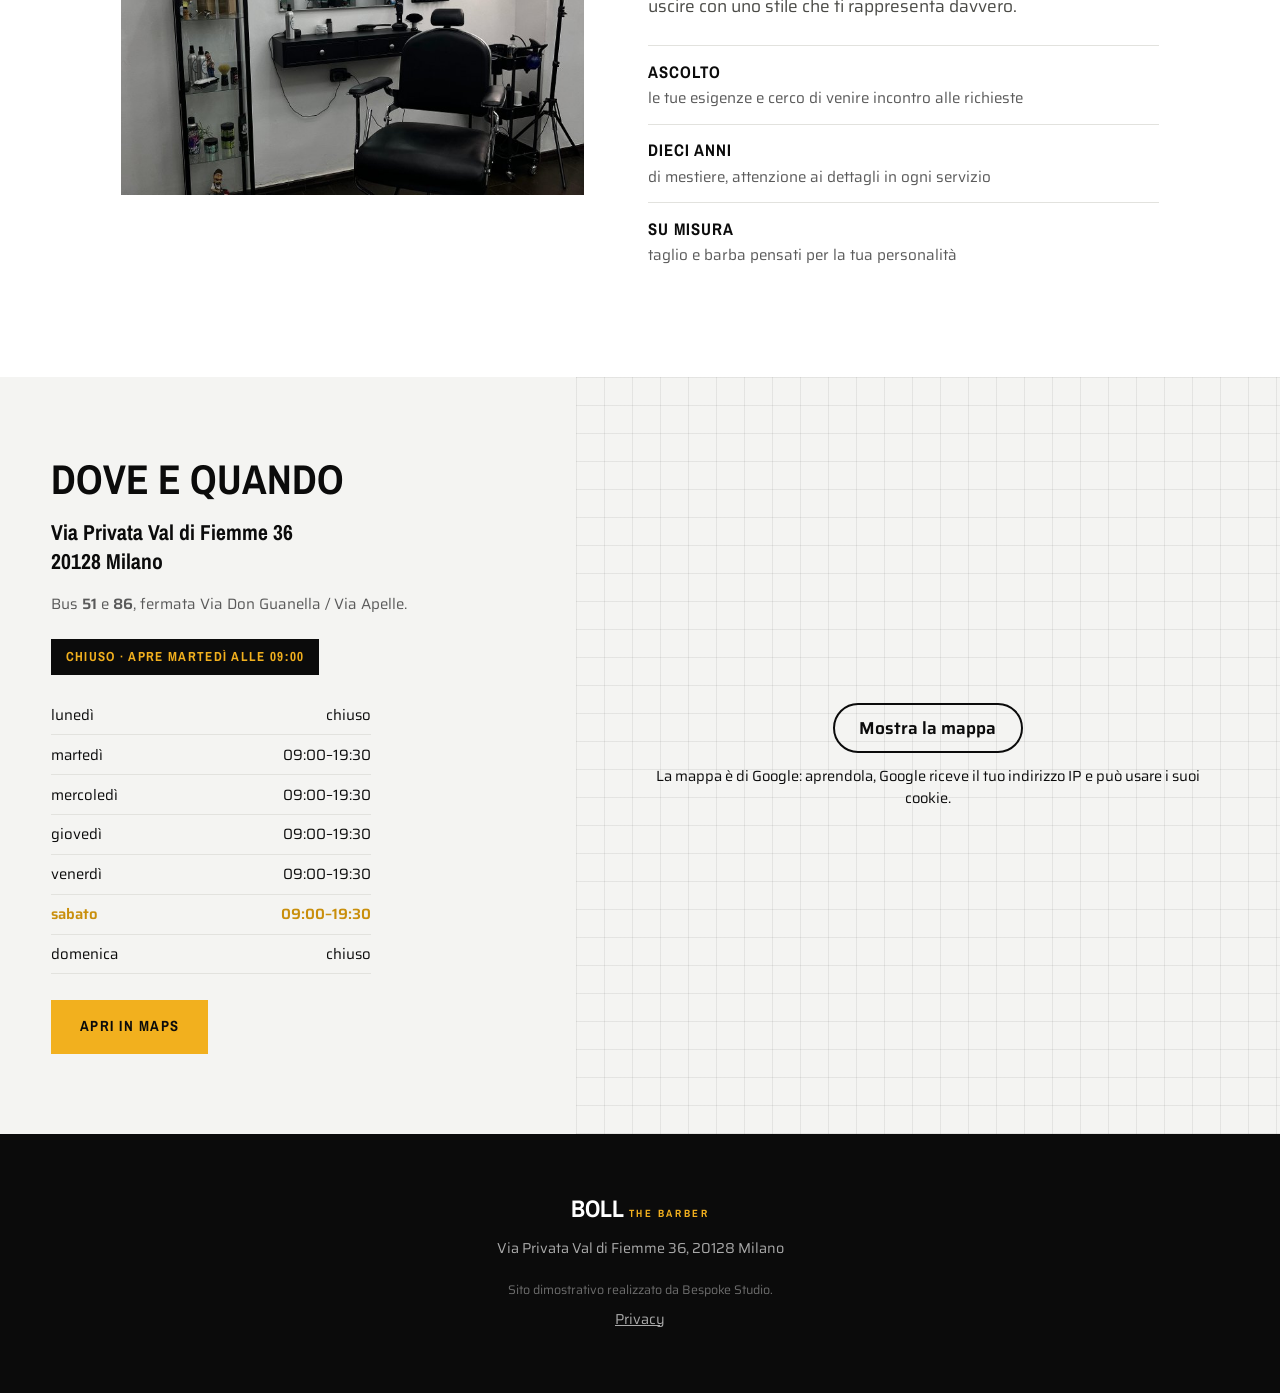
==== commit 9798b03a: "Privacy e pulizia: caratteri sul sito, mappa al clic, informativa, noindex - caratteri copiati nel s" ====
--- a/index.html
+++ b/index.html
@@ -3,6 +3,7 @@
 <head>
 <meta charset="utf-8">
 <meta name="viewport" content="width=device-width, initial-scale=1">
+<meta name="robots" content="noindex">
 <title>Boll the Barber — Taglio e barba su misura, Via Val di Fiemme 36, Milano</title>
 <meta name="description" content="Barber shop di Andrea «Boll» in Via Privata Val di Fiemme 36, Milano. Taglio uomo 18 €, taglio e barba 23 €, barba 13 €. 5,0 su 231 recensioni: 190 a cinque stelle, nessuna sotto.">
 <link rel="canonical" href="https://rotenzark.github.io/boll-the-barber/">
@@ -16,9 +17,7 @@
 <link rel="icon" href="img/favicon-32.png" sizes="32x32">
 <link rel="apple-touch-icon" href="img/apple-touch-icon.png">
 <meta name="theme-color" content="#0B0B0B">
-<link rel="preconnect" href="https://fonts.googleapis.com">
-<link rel="preconnect" href="https://fonts.gstatic.com" crossorigin>
-<link href="https://fonts.googleapis.com/css2?family=Archivo+Narrow:wght@400;500;600;700&family=Saira:wght@300;400;500;600&display=swap" rel="stylesheet">
+<link rel="stylesheet" href="fonts/fonts.css?v=1">
 <link rel="stylesheet" href="css/styles.css?v=1">
 </head>
 <body>
@@ -206,10 +205,10 @@
     </div>
   </div>
   <div class="dove-mappa reveal">
-    <iframe
+    <div class="mappa-clic" data-mappa-clic style="--mappa-h: 450px"><template><iframe
       title="Mappa: Via Privata Val di Fiemme 36, Milano"
       src="https://www.google.com/maps?q=Via%20Privata%20Val%20di%20Fiemme%2036%2C%2020128%20Milano&output=embed"
-      width="600" height="450" style="border:0" loading="lazy" referrerpolicy="no-referrer-when-downgrade"></iframe>
+      width="600" height="450" style="border:0" loading="lazy" referrerpolicy="no-referrer-when-downgrade"></iframe></template><div class="mappa-clic__velo"><a class="mappa-clic__btn" href="https://www.google.com/maps/search/?api=1&amp;query=Via+Privata+Val+di+Fiemme+36+Milano" target="_blank" rel="noopener">Mostra la mappa</a><p class="mappa-clic__nota">La mappa è di Google: aprendola, Google riceve il tuo indirizzo IP e può usare i suoi cookie.</p></div></div>
   </div>
 </section>
 
@@ -219,6 +218,7 @@
   <p class="foot-marchio">Boll <span class="foot-sub">the Barber</span></p>
   <p>Via Privata Val di Fiemme 36, 20128 Milano</p>
   <p class="foot-nota" data-i18n="foot.nota">Sito dimostrativo realizzato da Bespoke Studio.</p>
+  <p class="privacy-link"><a href="privacy.html">Privacy</a></p>
 </footer>
 
 <div id="actionBar">
@@ -245,9 +245,19 @@
     "postalCode": "20128",
     "addressCountry": "IT"
   },
-  "aggregateRating": { "@type": "AggregateRating", "ratingValue": "5.0", "reviewCount": "231" },
   "openingHoursSpecification": [
-    { "@type": "OpeningHoursSpecification", "dayOfWeek": ["Tuesday","Wednesday","Thursday","Friday","Saturday"], "opens": "09:00", "closes": "19:30" }
+    {
+      "@type": "OpeningHoursSpecification",
+      "dayOfWeek": [
+        "Tuesday",
+        "Wednesday",
+        "Thursday",
+        "Friday",
+        "Saturday"
+      ],
+      "opens": "09:00",
+      "closes": "19:30"
+    }
   ],
   "priceRange": "€"
 }
@@ -285,5 +295,6 @@
 <script src="https://cdn.jsdelivr.net/npm/gsap@3.12.5/dist/gsap.min.js"></script>
 <script src="https://cdn.jsdelivr.net/npm/gsap@3.12.5/dist/ScrollTrigger.min.js"></script>
 <script src="js/main.js?v=1"></script>
+<script src="js/mappa-clic.js?v=1" defer></script>
 </body>
 </html>
--- a/fonts/fonts.css
+++ b/fonts/fonts.css
@@ -0,0 +1,229 @@
+/* Caratteri ospitati sul sito: nessuna richiesta a Google Fonts o Fontshare (giro privacy 1/10/2026). Licenze in LICENSE.txt. */
+/* vietnamese */
+@font-face {
+  font-family: 'Archivo Narrow';
+  font-style: normal;
+  font-weight: 400;
+  font-display: swap;
+  src: url(archivonarrow-v35-tss0ApVBdCYD5Q7hcxTE1ArZ0bb_iXxi2g.woff2) format('woff2');
+  unicode-range: U+0102-0103, U+0110-0111, U+0128-0129, U+0168-0169, U+01A0-01A1, U+01AF-01B0, U+0300-0301, U+0303-0304, U+0308-0309, U+0323, U+0329, U+1EA0-1EF9, U+20AB;
+}
+/* latin-ext */
+@font-face {
+  font-family: 'Archivo Narrow';
+  font-style: normal;
+  font-weight: 400;
+  font-display: swap;
+  src: url(archivonarrow-v35-tss0ApVBdCYD5Q7hcxTE1ArZ0bb-iXxi2g.woff2) format('woff2');
+  unicode-range: U+0100-02BA, U+02BD-02C5, U+02C7-02CC, U+02CE-02D7, U+02DD-02FF, U+0304, U+0308, U+0329, U+1D00-1DBF, U+1E00-1E9F, U+1EF2-1EFF, U+2020, U+20A0-20AB, U+20AD-20C0, U+2113, U+2C60-2C7F, U+A720-A7FF;
+}
+/* latin */
+@font-face {
+  font-family: 'Archivo Narrow';
+  font-style: normal;
+  font-weight: 400;
+  font-display: swap;
+  src: url(archivonarrow-v35-tss0ApVBdCYD5Q7hcxTE1ArZ0bbwiXw.woff2) format('woff2');
+  unicode-range: U+0000-00FF, U+0131, U+0152-0153, U+02BB-02BC, U+02C6, U+02DA, U+02DC, U+0304, U+0308, U+0329, U+2000-206F, U+20AC, U+2122, U+2191, U+2193, U+2212, U+2215, U+FEFF, U+FFFD;
+}
+/* vietnamese */
+@font-face {
+  font-family: 'Archivo Narrow';
+  font-style: normal;
+  font-weight: 500;
+  font-display: swap;
+  src: url(archivonarrow-v35-tss0ApVBdCYD5Q7hcxTE1ArZ0bb_iXxi2g.woff2) format('woff2');
+  unicode-range: U+0102-0103, U+0110-0111, U+0128-0129, U+0168-0169, U+01A0-01A1, U+01AF-01B0, U+0300-0301, U+0303-0304, U+0308-0309, U+0323, U+0329, U+1EA0-1EF9, U+20AB;
+}
+/* latin-ext */
+@font-face {
+  font-family: 'Archivo Narrow';
+  font-style: normal;
+  font-weight: 500;
+  font-display: swap;
+  src: url(archivonarrow-v35-tss0ApVBdCYD5Q7hcxTE1ArZ0bb-iXxi2g.woff2) format('woff2');
+  unicode-range: U+0100-02BA, U+02BD-02C5, U+02C7-02CC, U+02CE-02D7, U+02DD-02FF, U+0304, U+0308, U+0329, U+1D00-1DBF, U+1E00-1E9F, U+1EF2-1EFF, U+2020, U+20A0-20AB, U+20AD-20C0, U+2113, U+2C60-2C7F, U+A720-A7FF;
+}
+/* latin */
+@font-face {
+  font-family: 'Archivo Narrow';
+  font-style: normal;
+  font-weight: 500;
+  font-display: swap;
+  src: url(archivonarrow-v35-tss0ApVBdCYD5Q7hcxTE1ArZ0bbwiXw.woff2) format('woff2');
+  unicode-range: U+0000-00FF, U+0131, U+0152-0153, U+02BB-02BC, U+02C6, U+02DA, U+02DC, U+0304, U+0308, U+0329, U+2000-206F, U+20AC, U+2122, U+2191, U+2193, U+2212, U+2215, U+FEFF, U+FFFD;
+}
+/* vietnamese */
+@font-face {
+  font-family: 'Archivo Narrow';
+  font-style: normal;
+  font-weight: 600;
+  font-display: swap;
+  src: url(archivonarrow-v35-tss0ApVBdCYD5Q7hcxTE1ArZ0bb_iXxi2g.woff2) format('woff2');
+  unicode-range: U+0102-0103, U+0110-0111, U+0128-0129, U+0168-0169, U+01A0-01A1, U+01AF-01B0, U+0300-0301, U+0303-0304, U+0308-0309, U+0323, U+0329, U+1EA0-1EF9, U+20AB;
+}
+/* latin-ext */
+@font-face {
+  font-family: 'Archivo Narrow';
+  font-style: normal;
+  font-weight: 600;
+  font-display: swap;
+  src: url(archivonarrow-v35-tss0ApVBdCYD5Q7hcxTE1ArZ0bb-iXxi2g.woff2) format('woff2');
+  unicode-range: U+0100-02BA, U+02BD-02C5, U+02C7-02CC, U+02CE-02D7, U+02DD-02FF, U+0304, U+0308, U+0329, U+1D00-1DBF, U+1E00-1E9F, U+1EF2-1EFF, U+2020, U+20A0-20AB, U+20AD-20C0, U+2113, U+2C60-2C7F, U+A720-A7FF;
+}
+/* latin */
+@font-face {
+  font-family: 'Archivo Narrow';
+  font-style: normal;
+  font-weight: 600;
+  font-display: swap;
+  src: url(archivonarrow-v35-tss0ApVBdCYD5Q7hcxTE1ArZ0bbwiXw.woff2) format('woff2');
+  unicode-range: U+0000-00FF, U+0131, U+0152-0153, U+02BB-02BC, U+02C6, U+02DA, U+02DC, U+0304, U+0308, U+0329, U+2000-206F, U+20AC, U+2122, U+2191, U+2193, U+2212, U+2215, U+FEFF, U+FFFD;
+}
+/* vietnamese */
+@font-face {
+  font-family: 'Archivo Narrow';
+  font-style: normal;
+  font-weight: 700;
+  font-display: swap;
+  src: url(archivonarrow-v35-tss0ApVBdCYD5Q7hcxTE1ArZ0bb_iXxi2g.woff2) format('woff2');
+  unicode-range: U+0102-0103, U+0110-0111, U+0128-0129, U+0168-0169, U+01A0-01A1, U+01AF-01B0, U+0300-0301, U+0303-0304, U+0308-0309, U+0323, U+0329, U+1EA0-1EF9, U+20AB;
+}
+/* latin-ext */
+@font-face {
+  font-family: 'Archivo Narrow';
+  font-style: normal;
+  font-weight: 700;
+  font-display: swap;
+  src: url(archivonarrow-v35-tss0ApVBdCYD5Q7hcxTE1ArZ0bb-iXxi2g.woff2) format('woff2');
+  unicode-range: U+0100-02BA, U+02BD-02C5, U+02C7-02CC, U+02CE-02D7, U+02DD-02FF, U+0304, U+0308, U+0329, U+1D00-1DBF, U+1E00-1E9F, U+1EF2-1EFF, U+2020, U+20A0-20AB, U+20AD-20C0, U+2113, U+2C60-2C7F, U+A720-A7FF;
+}
+/* latin */
+@font-face {
+  font-family: 'Archivo Narrow';
+  font-style: normal;
+  font-weight: 700;
+  font-display: swap;
+  src: url(archivonarrow-v35-tss0ApVBdCYD5Q7hcxTE1ArZ0bbwiXw.woff2) format('woff2');
+  unicode-range: U+0000-00FF, U+0131, U+0152-0153, U+02BB-02BC, U+02C6, U+02DA, U+02DC, U+0304, U+0308, U+0329, U+2000-206F, U+20AC, U+2122, U+2191, U+2193, U+2212, U+2215, U+FEFF, U+FFFD;
+}
+/* vietnamese */
+@font-face {
+  font-family: 'Saira';
+  font-style: normal;
+  font-weight: 300;
+  font-stretch: 100%;
+  font-display: swap;
+  src: url(saira-v23-memjYa2wxmKQyPMrZX79wwYZQMhsyuSLh4vSZSk.woff2) format('woff2');
+  unicode-range: U+0102-0103, U+0110-0111, U+0128-0129, U+0168-0169, U+01A0-01A1, U+01AF-01B0, U+0300-0301, U+0303-0304, U+0308-0309, U+0323, U+0329, U+1EA0-1EF9, U+20AB;
+}
+/* latin-ext */
+@font-face {
+  font-family: 'Saira';
+  font-style: normal;
+  font-weight: 300;
+  font-stretch: 100%;
+  font-display: swap;
+  src: url(saira-v23-memjYa2wxmKQyPMrZX79wwYZQMhsyuSLhovSZSk.woff2) format('woff2');
+  unicode-range: U+0100-02BA, U+02BD-02C5, U+02C7-02CC, U+02CE-02D7, U+02DD-02FF, U+0304, U+0308, U+0329, U+1D00-1DBF, U+1E00-1E9F, U+1EF2-1EFF, U+2020, U+20A0-20AB, U+20AD-20C0, U+2113, U+2C60-2C7F, U+A720-A7FF;
+}
+/* latin */
+@font-face {
+  font-family: 'Saira';
+  font-style: normal;
+  font-weight: 300;
+  font-stretch: 100%;
+  font-display: swap;
+  src: url(saira-v23-memjYa2wxmKQyPMrZX79wwYZQMhsyuSLiIvS.woff2) format('woff2');
+  unicode-range: U+0000-00FF, U+0131, U+0152-0153, U+02BB-02BC, U+02C6, U+02DA, U+02DC, U+0304, U+0308, U+0329, U+2000-206F, U+20AC, U+2122, U+2191, U+2193, U+2212, U+2215, U+FEFF, U+FFFD;
+}
+/* vietnamese */
+@font-face {
+  font-family: 'Saira';
+  font-style: normal;
+  font-weight: 400;
+  font-stretch: 100%;
+  font-display: swap;
+  src: url(saira-v23-memjYa2wxmKQyPMrZX79wwYZQMhsyuSLh4vSZSk.woff2) format('woff2');
+  unicode-range: U+0102-0103, U+0110-0111, U+0128-0129, U+0168-0169, U+01A0-01A1, U+01AF-01B0, U+0300-0301, U+0303-0304, U+0308-0309, U+0323, U+0329, U+1EA0-1EF9, U+20AB;
+}
+/* latin-ext */
+@font-face {
+  font-family: 'Saira';
+  font-style: normal;
+  font-weight: 400;
+  font-stretch: 100%;
+  font-display: swap;
+  src: url(saira-v23-memjYa2wxmKQyPMrZX79wwYZQMhsyuSLhovSZSk.woff2) format('woff2');
+  unicode-range: U+0100-02BA, U+02BD-02C5, U+02C7-02CC, U+02CE-02D7, U+02DD-02FF, U+0304, U+0308, U+0329, U+1D00-1DBF, U+1E00-1E9F, U+1EF2-1EFF, U+2020, U+20A0-20AB, U+20AD-20C0, U+2113, U+2C60-2C7F, U+A720-A7FF;
+}
+/* latin */
+@font-face {
+  font-family: 'Saira';
+  font-style: normal;
+  font-weight: 400;
+  font-stretch: 100%;
+  font-display: swap;
+  src: url(saira-v23-memjYa2wxmKQyPMrZX79wwYZQMhsyuSLiIvS.woff2) format('woff2');
+  unicode-range: U+0000-00FF, U+0131, U+0152-0153, U+02BB-02BC, U+02C6, U+02DA, U+02DC, U+0304, U+0308, U+0329, U+2000-206F, U+20AC, U+2122, U+2191, U+2193, U+2212, U+2215, U+FEFF, U+FFFD;
+}
+/* vietnamese */
+@font-face {
+  font-family: 'Saira';
+  font-style: normal;
+  font-weight: 500;
+  font-stretch: 100%;
+  font-display: swap;
+  src: url(saira-v23-memjYa2wxmKQyPMrZX79wwYZQMhsyuSLh4vSZSk.woff2) format('woff2');
+  unicode-range: U+0102-0103, U+0110-0111, U+0128-0129, U+0168-0169, U+01A0-01A1, U+01AF-01B0, U+0300-0301, U+0303-0304, U+0308-0309, U+0323, U+0329, U+1EA0-1EF9, U+20AB;
+}
+/* latin-ext */
+@font-face {
+  font-family: 'Saira';
+  font-style: normal;
+  font-weight: 500;
+  font-stretch: 100%;
+  font-display: swap;
+  src: url(saira-v23-memjYa2wxmKQyPMrZX79wwYZQMhsyuSLhovSZSk.woff2) format('woff2');
+  unicode-range: U+0100-02BA, U+02BD-02C5, U+02C7-02CC, U+02CE-02D7, U+02DD-02FF, U+0304, U+0308, U+0329, U+1D00-1DBF, U+1E00-1E9F, U+1EF2-1EFF, U+2020, U+20A0-20AB, U+20AD-20C0, U+2113, U+2C60-2C7F, U+A720-A7FF;
+}
+/* latin */
+@font-face {
+  font-family: 'Saira';
+  font-style: normal;
+  font-weight: 500;
+  font-stretch: 100%;
+  font-display: swap;
+  src: url(saira-v23-memjYa2wxmKQyPMrZX79wwYZQMhsyuSLiIvS.woff2) format('woff2');
+  unicode-range: U+0000-00FF, U+0131, U+0152-0153, U+02BB-02BC, U+02C6, U+02DA, U+02DC, U+0304, U+0308, U+0329, U+2000-206F, U+20AC, U+2122, U+2191, U+2193, U+2212, U+2215, U+FEFF, U+FFFD;
+}
+/* vietnamese */
+@font-face {
+  font-family: 'Saira';
+  font-style: normal;
+  font-weight: 600;
+  font-stretch: 100%;
+  font-display: swap;
+  src: url(saira-v23-memjYa2wxmKQyPMrZX79wwYZQMhsyuSLh4vSZSk.woff2) format('woff2');
+  unicode-range: U+0102-0103, U+0110-0111, U+0128-0129, U+0168-0169, U+01A0-01A1, U+01AF-01B0, U+0300-0301, U+0303-0304, U+0308-0309, U+0323, U+0329, U+1EA0-1EF9, U+20AB;
+}
+/* latin-ext */
+@font-face {
+  font-family: 'Saira';
+  font-style: normal;
+  font-weight: 600;
+  font-stretch: 100%;
+  font-display: swap;
+  src: url(saira-v23-memjYa2wxmKQyPMrZX79wwYZQMhsyuSLhovSZSk.woff2) format('woff2');
+  unicode-range: U+0100-02BA, U+02BD-02C5, U+02C7-02CC, U+02CE-02D7, U+02DD-02FF, U+0304, U+0308, U+0329, U+1D00-1DBF, U+1E00-1E9F, U+1EF2-1EFF, U+2020, U+20A0-20AB, U+20AD-20C0, U+2113, U+2C60-2C7F, U+A720-A7FF;
+}
+/* latin */
+@font-face {
+  font-family: 'Saira';
+  font-style: normal;
+  font-weight: 600;
+  font-stretch: 100%;
+  font-display: swap;
+  src: url(saira-v23-memjYa2wxmKQyPMrZX79wwYZQMhsyuSLiIvS.woff2) format('woff2');
+  unicode-range: U+0000-00FF, U+0131, U+0152-0153, U+02BB-02BC, U+02C6, U+02DA, U+02DC, U+0304, U+0308, U+0329, U+2000-206F, U+20AC, U+2122, U+2191, U+2193, U+2212, U+2215, U+FEFF, U+FFFD;
+}
--- a/css/styles.css
+++ b/css/styles.css
@@ -314,3 +314,12 @@
   .tre-dur { grid-column: 1; grid-row: 2; }
   .tre-prezzo { grid-column: 2; grid-row: 1 / span 2; align-self: center; }
 }
+
+/*MAPPACLIC*/
+/* la mappa Google si carica solo al clic (giro privacy 1/10/2026) */
+.mappa-clic { display: flex; align-items: center; justify-content: center; width: 100%; height: 100%; min-height: var(--mappa-h, 320px); box-sizing: border-box; padding: 24px; text-align: center; background: repeating-linear-gradient(0deg, rgba(127, 127, 127, 0.14) 0 1px, transparent 1px 28px), repeating-linear-gradient(90deg, rgba(127, 127, 127, 0.14) 0 1px, transparent 1px 28px); }
+.mappa-clic__velo { display: flex; flex-direction: column; align-items: center; gap: 12px; max-width: 32em; }
+.mappa-clic__btn { display: inline-block; padding: 0.75em 1.4em; border: 2px solid currentColor; border-radius: 999px; color: inherit; font: inherit; font-weight: 600; line-height: 1.2; text-decoration: none; background: transparent; cursor: pointer; }
+.mappa-clic__btn:hover, .mappa-clic__btn:focus-visible { text-decoration: underline; }
+.mappa-clic__nota { margin: 0; font-size: 0.85em; line-height: 1.45; }
+/*/MAPPACLIC*/
